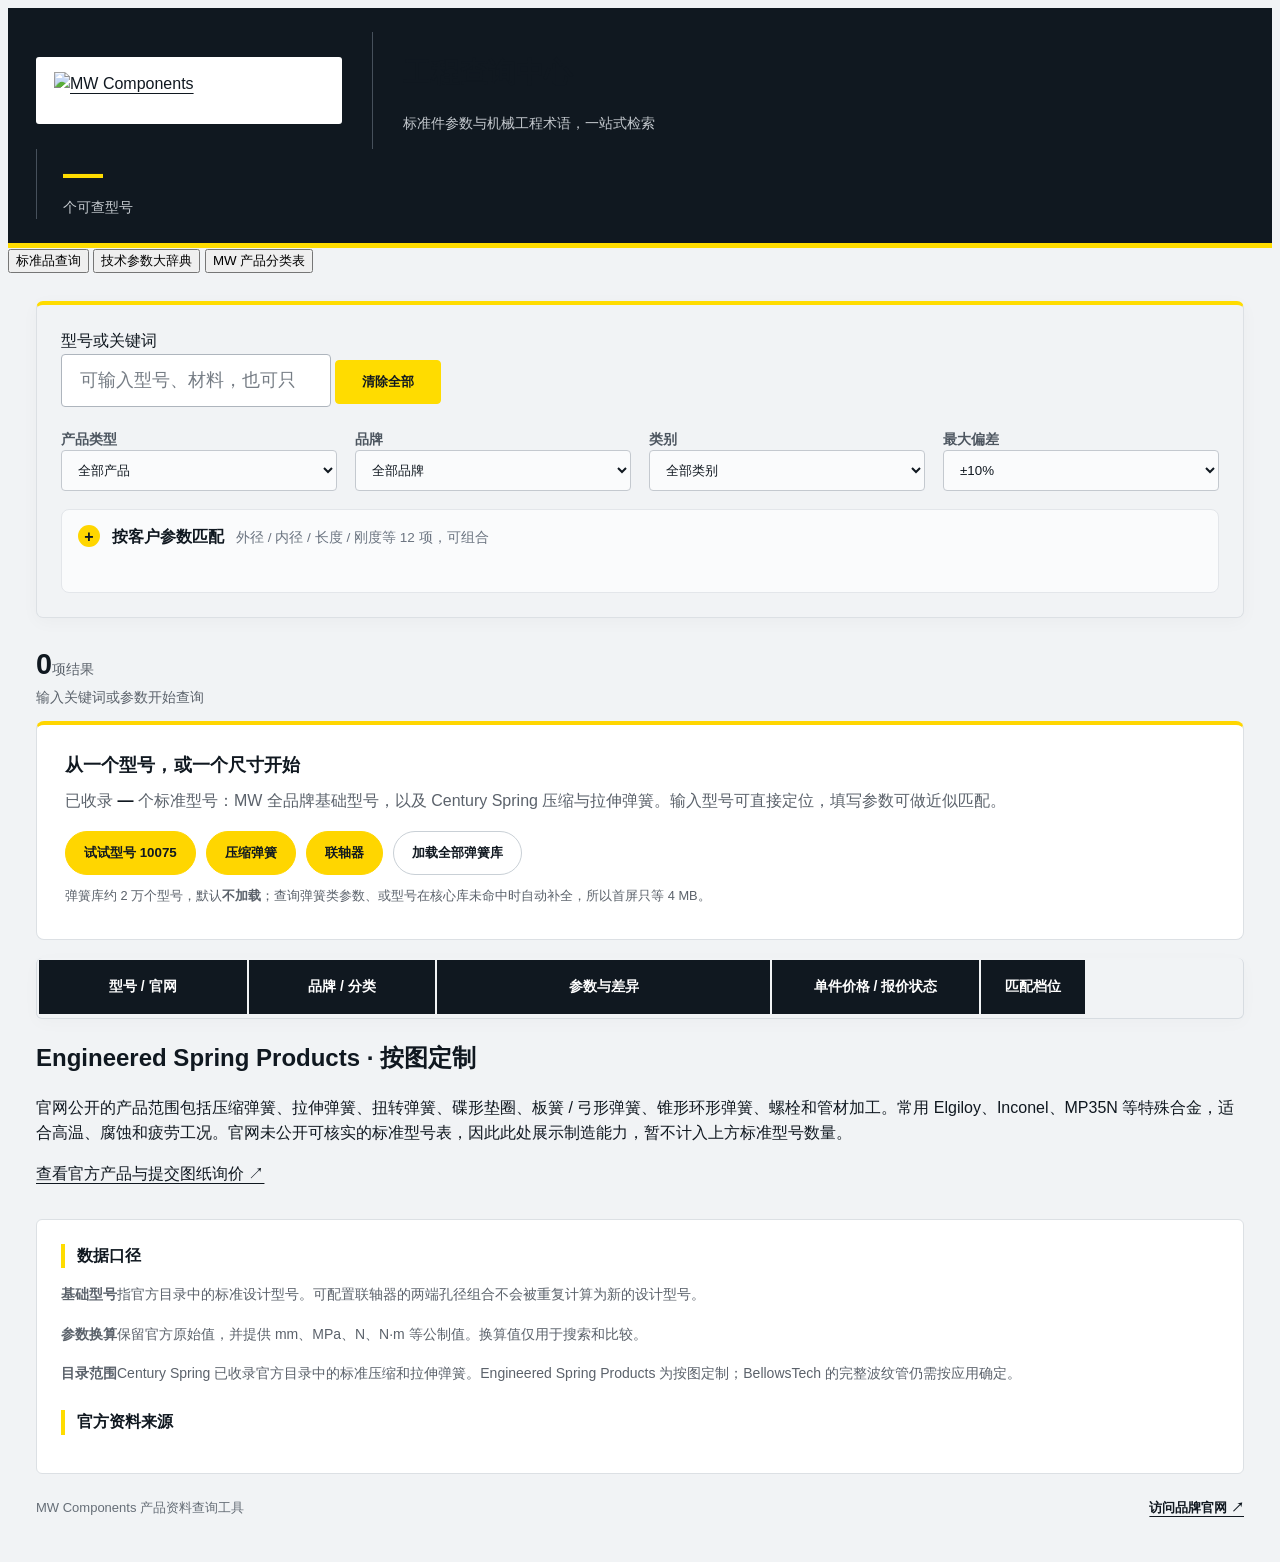
==== docs/index.html @ 116ec456 "deploy: docs/index.html" ====
<!doctype html>
<html lang="zh-CN">
<head>
  <meta charset="utf-8">
  <meta name="viewport" content="width=device-width,initial-scale=1">
  <meta name="description" content="按外径、内径、长度、波纹数、弹簧刚度等参数匹配 MW Components 与 Century Spring 标准件。">
  <meta name="theme-color" content="#101820">
  <title>MW Components 工程查询中心</title>
  <link rel="icon" href="favicon.svg" type="image/svg+xml">
  <link rel="stylesheet" href="styles.css">
  <link rel="stylesheet" href="brand.css">
  <link rel="stylesheet" href="brand-app.css">
  <link rel="stylesheet" href="scroll-fix.css">
</head>
<body>
  <header class="topbar">
    <div class="brand-heading">
      <a class="brand-logo" href="https://www.mwcomponents.com" target="_blank" rel="noopener"><img src="mw-logo.png" alt="MW Components" width="310" height="43"></a>
      <div class="page-heading">
        <h1>工程查询中心</h1>
        <p>标准件参数与机械工程术语，一站式检索</p>
      </div>
    </div>
    <div class="stat"><strong id="recordCount">—</strong><span>个可查型号</span></div>
  </header>

  <nav class="workspace-tabs" role="tablist" aria-label="查询板块">
    <button class="workspace-tab active" type="button" role="tab" id="tab-parts" aria-controls="partsView" aria-selected="true" tabindex="0" data-view="parts">标准品查询</button>
    <button class="workspace-tab" type="button" role="tab" id="tab-dictionary" aria-controls="dictionaryView" aria-selected="false" tabindex="-1" data-view="dictionary">技术参数大辞典</button>
    <button class="workspace-tab" type="button" role="tab" id="tab-catalog" aria-controls="catalogView" aria-selected="false" tabindex="-1" data-view="catalog">MW 产品分类表</button>
  </nav>

  <main id="partsView" class="workspace-view" role="tabpanel" aria-labelledby="tab-parts">
    <section class="search-panel" aria-label="产品搜索">
      <label for="query">型号或关键词</label>
      <div class="search-row">
        <input id="query" type="search" placeholder="可输入型号、材料，也可只填写下方参数" autocomplete="off">
        <button id="clear" type="button">清除全部</button>
      </div>

      <div class="controls">
        <label>产品类型<select id="productType"><option value="">全部产品</option><option value="bellows">波纹管</option><option value="coupling">联轴器</option><option value="spring">弹簧</option><option value="other">其他</option></select></label>
        <label>品牌<select id="brand"><option value="">全部品牌</option></select></label>
        <label>类别<select id="category"><option value="">全部类别</option></select></label>
        <label>最大偏差<select id="tolerance"><option value="0">完全相同</option><option value="0.05">±5%</option><option value="0.10" selected>±10%</option><option value="0.20">±20%</option><option value="0.30">±30%</option></select></label>
      </div>

      <details class="param-toggle" id="paramToggle">
        <summary><span>按客户参数匹配</span><em>外径 / 内径 / 长度 / 刚度等 12 项，可组合</em></summary>
        <div id="parameterGrid" class="parameter-grid">
          <label>外径 <span>mm</span><input inputmode="decimal" type="number" step="any" min="0" data-param="od" placeholder="例如 3.8"></label>
          <label>内径 <span>mm</span><input inputmode="decimal" type="number" step="any" min="0" data-param="id" placeholder="例如 2.1"></label>
          <label>孔径 / 轴径 <span>mm</span><input inputmode="decimal" type="number" step="any" min="0" data-param="bore" placeholder="例如 6"></label>
          <label>总长度 <span>mm</span><input inputmode="decimal" type="number" step="any" min="0" data-param="length" placeholder="例如 11.95"></label>
          <label>自由长度 <span>mm</span><input inputmode="decimal" type="number" step="any" min="0" data-param="freeLength" placeholder="例如 25.4"></label>
          <label>波纹段长度 <span>mm</span><input inputmode="decimal" type="number" step="any" min="0" data-param="convolutionLength" placeholder="例如 8"></label>
          <label>波纹数 <span>个</span><input inputmode="decimal" type="number" step="any" min="0" data-param="convolutions" placeholder="例如 12"></label>
          <label>线径 / 壁厚 <span>mm</span><input inputmode="decimal" type="number" step="any" min="0" data-param="thickness" placeholder="例如 0.5"></label>
          <label>弹簧刚度 <span>N/mm</span><input inputmode="decimal" type="number" step="any" min="0" data-param="rate" placeholder="例如 1.8"></label>
          <label>最大扭矩 <span>N·m</span><input inputmode="decimal" type="number" step="any" min="0" data-param="torque" placeholder="例如 2"></label>
          <label>行程 <span>mm</span><input inputmode="decimal" type="number" step="any" min="0" data-param="stroke" placeholder="例如 0.7"></label>
          <label>最大载荷 <span>N</span><input inputmode="decimal" type="number" step="any" min="0" data-param="load" placeholder="例如 15"></label>
        </div>
        <p class="hint">尺寸以毫米输入；波纹数不带单位。结果按最大偏差和实际差值排序。产品没有公开相应参数时不会猜测匹配；Engineered Spring Products 仅展示定制能力，不计入标准型号结果。</p>
      </details>
    </section>

    <section class="summary" aria-live="polite">
      <div><strong id="resultCount">0</strong><span>项结果</span></div>
      <div id="activeQuery">输入关键词或参数开始查询</div>
    </section>
    <p id="loadState" class="load-state" hidden></p>

    <section id="welcome" class="welcome" aria-labelledby="welcomeTitle">
      <h2 id="welcomeTitle">从一个型号，或一个尺寸开始</h2>
      <p>已收录 <strong id="totalCount">—</strong> 个标准型号：MW 全品牌基础型号，以及 Century Spring 压缩与拉伸弹簧。输入型号可直接定位，填写参数可做近似匹配。</p>
      <div class="welcome-actions">
        <button type="button" class="chip-btn" data-example="10075">试试型号 10075</button>
        <button type="button" class="chip-btn" data-example="压缩弹簧">压缩弹簧</button>
        <button type="button" class="chip-btn" data-example="联轴器">联轴器</button>
        <button type="button" class="chip-btn ghost" id="loadSprings">加载全部弹簧库</button>
      </div>
      <p class="welcome-note">弹簧库约 2 万个型号，默认<b>不加载</b>；查询弹簧类参数、或型号在核心库未命中时自动补全，所以首屏只等 4 MB。</p>
    </section>

    <section class="results-wrap" id="resultsWrap">
      <div id="tableWrap">
        <table>
          <caption class="sr-only">标准件查询结果</caption>
          <thead><tr><th scope="col">型号 / 官网</th><th scope="col">品牌 / 分类</th><th scope="col">参数与差异</th><th scope="col">单件价格 / 报价状态</th><th scope="col">匹配档位</th></tr></thead>
          <tbody id="results"></tbody>
        </table>
      </div>
      <div id="cards" class="cards" hidden></div>
      <button id="more" class="more" type="button" hidden>显示更多</button>
      <div id="empty" class="empty" hidden>没有找到符合当前条件的标准型号。</div>
    </section>

    <section class="custom-panel">
      <h2>Engineered Spring Products · 按图定制</h2>
      <p>官网公开的产品范围包括压缩弹簧、拉伸弹簧、扭转弹簧、碟形垫圈、板簧 / 弓形弹簧、锥形环形弹簧、螺栓和管材加工。常用 Elgiloy、Inconel、MP35N 等特殊合金，适合高温、腐蚀和疲劳工况。官网未公开可核实的标准型号表，因此此处展示制造能力，暂不计入上方标准型号数量。</p>
      <a href="https://www.mwcomponents.com/locations/engineered-spring-products/products" target="_blank" rel="noopener">查看官方产品与提交图纸询价 ↗</a>
    </section>

    <section class="method">
      <h2>数据口径</h2>
      <div class="method-grid">
        <p><strong>基础型号</strong>指官方目录中的标准设计型号。可配置联轴器的两端孔径组合不会被重复计算为新的设计型号。</p>
        <p><strong>参数换算</strong>保留官方原始值，并提供 mm、MPa、N、N·m 等公制值。换算值仅用于搜索和比较。</p>
        <p><strong>目录范围</strong>Century Spring 已收录官方目录中的标准压缩和拉伸弹簧。Engineered Spring Products 为按图定制；BellowsTech 的完整波纹管仍需按应用确定。</p>
      </div>
      <h2>官方资料来源</h2>
      <ul id="sources"></ul>
    </section>

    <footer class="brand-footer"><span>MW Components 产品资料查询工具</span><a href="https://www.mwcomponents.com" target="_blank" rel="noopener">访问品牌官网 ↗</a></footer>
  </main>

  <section id="dictionaryView" class="workspace-view dictionary-view" role="tabpanel" aria-labelledby="tab-dictionary" hidden>
    <iframe id="dictionaryFrame" title="机械工程中英双语技术参数大辞典" data-src="dictionary/index.html?v=14" loading="lazy"></iframe>
  </section>

  <section id="catalogView" class="workspace-view dictionary-view" role="tabpanel" aria-labelledby="tab-catalog" hidden>
    <iframe id="catalogFrame" title="MW Components 中英双语产品分类表" data-src="catalog/index.html?v=4" loading="lazy"></iframe>
  </section>

  <dialog id="detail" aria-label="型号参数详情">
    <button class="close" aria-label="关闭">×</button>
    <div id="detailContent"></div>
  </dialog>

  <script src="search.js?v=14"></script>
  <script src="ui.js?v=20"></script>
</body>
</html>
---- docs/brand.css ----
:root{--ink:#101820;--muted:#5b626b;--line:#dce0e4;--green:#101820;--yellow:#ffdc00;--paper:#fff;color:var(--ink);background:#f1f3f5;font-family:Inter,"Segoe UI","Microsoft YaHei",sans-serif}
body{line-height:1.55}a{color:var(--ink);text-underline-offset:4px}a:hover{text-decoration-thickness:2px}button,a,select,input{transition:background-color .15s,border-color .15s,box-shadow .15s}a:focus-visible,button:focus-visible,select:focus-visible{outline:3px solid #b79500;outline-offset:4px}[hidden]{display:none!important}
.topbar{background:#101820;border-bottom:5px solid var(--yellow);padding:24px max(28px,calc((100vw - 1480px)/2));align-items:center;gap:28px}.brand-heading{display:flex;align-items:center;gap:30px;min-width:0}.brand-logo{display:flex;align-items:center;background:#fff;padding:15px 18px;flex-shrink:0;border-radius:3px}.brand-logo img{display:block;width:270px;height:auto}.page-heading{border-left:1px solid #46505b;padding-left:30px}.topbar h1{font-size:clamp(1.4rem,2.2vw,2rem);letter-spacing:.01em}.topbar p{font-size:.875rem;color:#c4c9ce;max-width:520px}.stat{display:grid;gap:0;border-left:1px solid #46505b;padding-left:26px}.stat strong{color:var(--yellow);font-size:2.5rem;line-height:1.2;font-variant-numeric:tabular-nums}.stat span{color:#c4c9ce;font-size:.875rem}
main{max-width:1480px;padding:28px 28px 36px}.search-panel{border:1px solid var(--line);border-top:4px solid var(--yellow);border-radius:7px;padding:24px;box-shadow:0 4px 18px #10182008}.search-panel>label{font-size:1rem;margin-bottom:12px}.search-row{gap:12px}.search-row input{border:1px solid #aeb5bd;border-radius:4px;padding:15px 18px;font-size:1.125rem;color:var(--ink)}.search-row input::placeholder{color:#767d85}.search-row input:focus{border-color:#101820;outline:3px solid #ffdc0066;outline-offset:1px}.search-row button,.more{background:var(--yellow);border:1px solid var(--yellow);border-radius:4px;color:#101820;font-weight:700;min-height:44px}.search-row button{padding:0 26px}.search-row button:hover,.more:hover{background:#eccb00;border-color:#eccb00}.controls{display:grid;grid-template-columns:repeat(4,minmax(0,1fr));gap:18px;margin-top:22px}.controls label{font-size:.875rem;gap:7px;color:#4d5660;font-weight:600}.controls select{width:100%;min-width:0;padding:11px 30px 11px 12px;border-color:#c4c9cf;border-radius:4px;color:#101820;background:#fafbfc;font-weight:400}.controls select:focus{border-color:#101820;background:#fff}.hint{font-size:.875rem;line-height:1.75;margin-top:18px;padding-top:16px;border-top:1px solid #e8ebee;color:#626b75}
.summary{margin:24px 0 12px}.summary strong{font-size:1.8rem;font-variant-numeric:tabular-nums}.summary span,.summary>div:last-child{font-size:.875rem;color:#5b626b}.results-wrap{border:1px solid #d7dce1;border-top:0;border-radius:6px;box-shadow:0 4px 18px #10182006}table{min-width:1050px}thead th{background:#101820;color:#fff;padding:16px;font-weight:600;font-size:.875rem;white-space:nowrap}thead th:nth-child(1){width:20%}thead th:nth-child(2){width:18%}thead th:nth-child(3){width:32%}thead th:nth-child(4){width:20%}thead th:nth-child(5){width:10%}td{padding:20px 16px;border-color:#e3e6ea;font-size:.9375rem}tbody tr{cursor:default}tbody tr:hover{background:#fffdf0}.group-row th{background:#fff5b8;color:#101820;border-left:4px solid var(--yellow);padding:10px 16px;font-size:.875rem;font-weight:750;letter-spacing:.025em}.model{color:#101820;font-weight:800;font-size:1.125rem;text-decoration:none;border-bottom:2px solid var(--yellow);overflow-wrap:anywhere}.model:hover{background:var(--yellow)}.sub{font-size:.8125rem;color:#606973;line-height:1.6;margin-top:7px}.chips{gap:7px}.chip{white-space:normal;border:1px solid #dfe3e7;background:#f5f6f8;color:#39434d;border-radius:3px;font-size:.8125rem;padding:5px 8px}.match-note{font-size:.875rem;color:#606973;line-height:1.8;margin-top:0}.match-note strong{color:#101820}.details-button{margin-top:12px;background:#fff;border:1px solid #b9c0c7;border-radius:3px;padding:6px 10px;color:#27313b;font-size:.875rem;cursor:pointer}.details-button:hover{border-color:#101820;background:#101820;color:#fff}.more{margin:22px auto;padding:10px 28px}.empty{font-size:1rem}
.method{margin-top:32px;border-top:0;background:#fff;border:1px solid var(--line);border-radius:6px;padding:24px}.method h2{font-size:1rem;margin:0 0 14px;padding-left:12px;border-left:4px solid var(--yellow)}.method h2:not(:first-child){margin-top:24px}.method-grid{gap:28px}.method-grid p{color:#5b626b;font-size:.875rem;line-height:1.8}.method-grid strong{margin-bottom:5px}#sources{font-size:.875rem;margin-bottom:0;line-height:1.9}.brand-footer{display:flex;justify-content:space-between;gap:16px;margin-top:24px;color:#666e77;font-size:.8125rem}.brand-footer a{font-weight:600}dialog{border-top:5px solid var(--yellow);border-radius:6px;padding:30px;box-shadow:0 24px 90px #0005}dialog::backdrop{background:#101820bb;backdrop-filter:blur(3px)}.detail-table td{font-size:.9375rem}.detail-table .sub{font-size:.8125rem}.close{color:#101820}
@media(max-width:1100px){.brand-heading{gap:20px}.brand-logo img{width:220px}.page-heading{padding-left:20px}.topbar p{max-width:330px}.stat{padding-left:18px}.controls{grid-template-columns:repeat(2,minmax(0,1fr))}}
@media(max-width:760px){.topbar{padding:20px;align-items:stretch}.brand-heading{flex-direction:column;align-items:flex-start;gap:18px}.brand-logo{padding:10px 14px}.brand-logo img{width:230px}.page-heading{padding:0;border:0}.topbar h1{font-size:1.6rem}.topbar p{max-width:none;line-height:1.7}.stat{display:none}main{padding:18px 12px 28px}.search-panel{padding:18px}.search-row input{font-size:1rem;min-width:0;padding:13px 12px}.search-row button{padding:0 16px}.controls{gap:14px}.summary{flex-wrap:wrap;gap:5px}.summary>div:last-child{text-align:left}.method{padding:20px}.method-grid{grid-template-columns:1fr;gap:18px}.brand-footer{flex-direction:column;gap:5px}}
@media(prefers-reduced-motion:reduce){*{transition:none!important}}
---- docs/brand-app.css ----
/* MW query centre - interaction layer (welcome / loading / mobile cards) */

.sr-only{position:absolute;width:1px;height:1px;padding:0;margin:-1px;overflow:hidden;clip:rect(0 0 0 0);white-space:nowrap;border:0}

/* loading state */
.load-state{
  margin:10px 0 0;display:inline-flex;align-items:center;gap:9px;
  font-size:.85rem;color:#5b626b;background:#fff;
  border:1px solid #e3e6ea;border-radius:999px;padding:6px 14px;
}
.load-state::before{
  content:"";width:12px;height:12px;border-radius:50%;
  border:2px solid #d7dce1;border-top-color:#FFD600;
  animation:spin .8s linear infinite;flex:0 0 auto;
}
.load-state[data-kind="error"]{color:#9b1c1c;border-color:#f0c9c9}
.load-state[data-kind="error"]::before{animation:none;border-color:#c62828;background:#c62828}
.load-state[data-kind="done"]{display:none}
@keyframes spin{to{transform:rotate(360deg)}}

/* welcome / empty state */
.welcome{
  background:#fff;border:1px solid var(--line);border-top:4px solid #FFD600;
  border-radius:8px;padding:26px 28px;margin:8px 0 18px;
}
.welcome h2{margin:0 0 8px;font-size:1.15rem;letter-spacing:.005em}
.welcome p{margin:0 0 6px;color:#5b626b;line-height:1.75}
.welcome strong{color:#101820;font-variant-numeric:tabular-nums}
.welcome-actions{display:flex;flex-wrap:wrap;gap:10px;margin:16px 0 10px}
.chip-btn{
  border:1px solid #FFD600;background:#FFD600;color:#101820;font-weight:750;
  border-radius:999px;padding:10px 18px;cursor:pointer;min-height:44px;transition:.15s;
}
.chip-btn:hover{background:#eccb00;border-color:#eccb00;transform:translateY(-1px)}
.chip-btn.ghost{background:#fff;border-color:#c9d0d6;font-weight:600}
.chip-btn.ghost:hover{border-color:#101820;transform:none}
.chip-btn:focus-visible{outline:3px solid #101820;outline-offset:3px}
.welcome-note{font-size:.8rem;color:#8a919a;margin:0}

/* mobile result cards */
.cards{display:grid;gap:12px;padding:12px}
.result-card{background:#fff;border:1px solid #e3e6ea;border-radius:10px;padding:14px;box-shadow:0 2px 10px #1018200a}
.rc-head{display:flex;justify-content:space-between;gap:10px;align-items:baseline}
.rc-head .model{font-size:1.05rem}
.rc-rank{font-size:.75rem;font-weight:750;color:#101820;background:#FFF5C2;border-radius:999px;padding:2px 9px;white-space:nowrap}
.rc-meta{font-size:.8rem;color:#5b626b;margin:4px 0 8px}
.rc-foot{margin-top:10px;font-size:.85rem;color:#39434d}
.result-card .chips{margin-top:6px}
.result-card .details-button{width:100%;margin-top:10px}
.chip em{font-style:normal;color:#9a7a00;margin-left:6px;font-size:.75rem}

/* parameter toggle (collapsed by default) */
.param-toggle{margin-top:18px;border:1px solid #e3e6ea;border-radius:8px;background:#fafbfc;overflow:hidden}
.param-toggle summary{
  cursor:pointer;padding:15px 16px;display:flex;gap:12px;align-items:baseline;flex-wrap:wrap;
  font-weight:750;color:#101820;list-style:none;min-height:52px;
}
.param-toggle summary::-webkit-details-marker{display:none}
.param-toggle summary::before{
  content:"+";color:#101820;font-weight:800;font-size:1rem;
  width:22px;height:22px;border-radius:50%;background:#FFD600;
  display:inline-grid;place-items:center;flex:0 0 22px;
}
.param-toggle[open] summary::before{content:"-"}
.param-toggle summary em{font-style:normal;font-weight:400;color:#6b7480;font-size:.85rem}
.param-toggle summary:hover{background:#fffdf0}
.param-toggle[open] summary{border-bottom:1px solid #e9ecef;background:#fff}
.param-toggle .parameter-grid{padding:16px}
.param-toggle .hint{padding:0 16px 16px;margin:0}

/* summary / mobile nav */
.summary{overflow:hidden}
.summary>div:last-child{min-width:0;overflow-wrap:anywhere;word-break:break-word}
#activeQuery{max-width:100%}

@media(max-width:760px){
  #tableWrap{display:none}
  .welcome{padding:20px}
  .welcome h2{font-size:1.05rem}
  .cards{padding:10px 0}
  .summary{margin-bottom:4px}
  .result-card{padding:13px}
  .workspace-tabs{gap:8px;padding:0 12px}
  .workspace-tab{padding:9px 14px;font-size:.9rem;white-space:nowrap}
  .summary>div:last-child{text-align:left;width:100%}
  body{overflow-x:hidden}
}
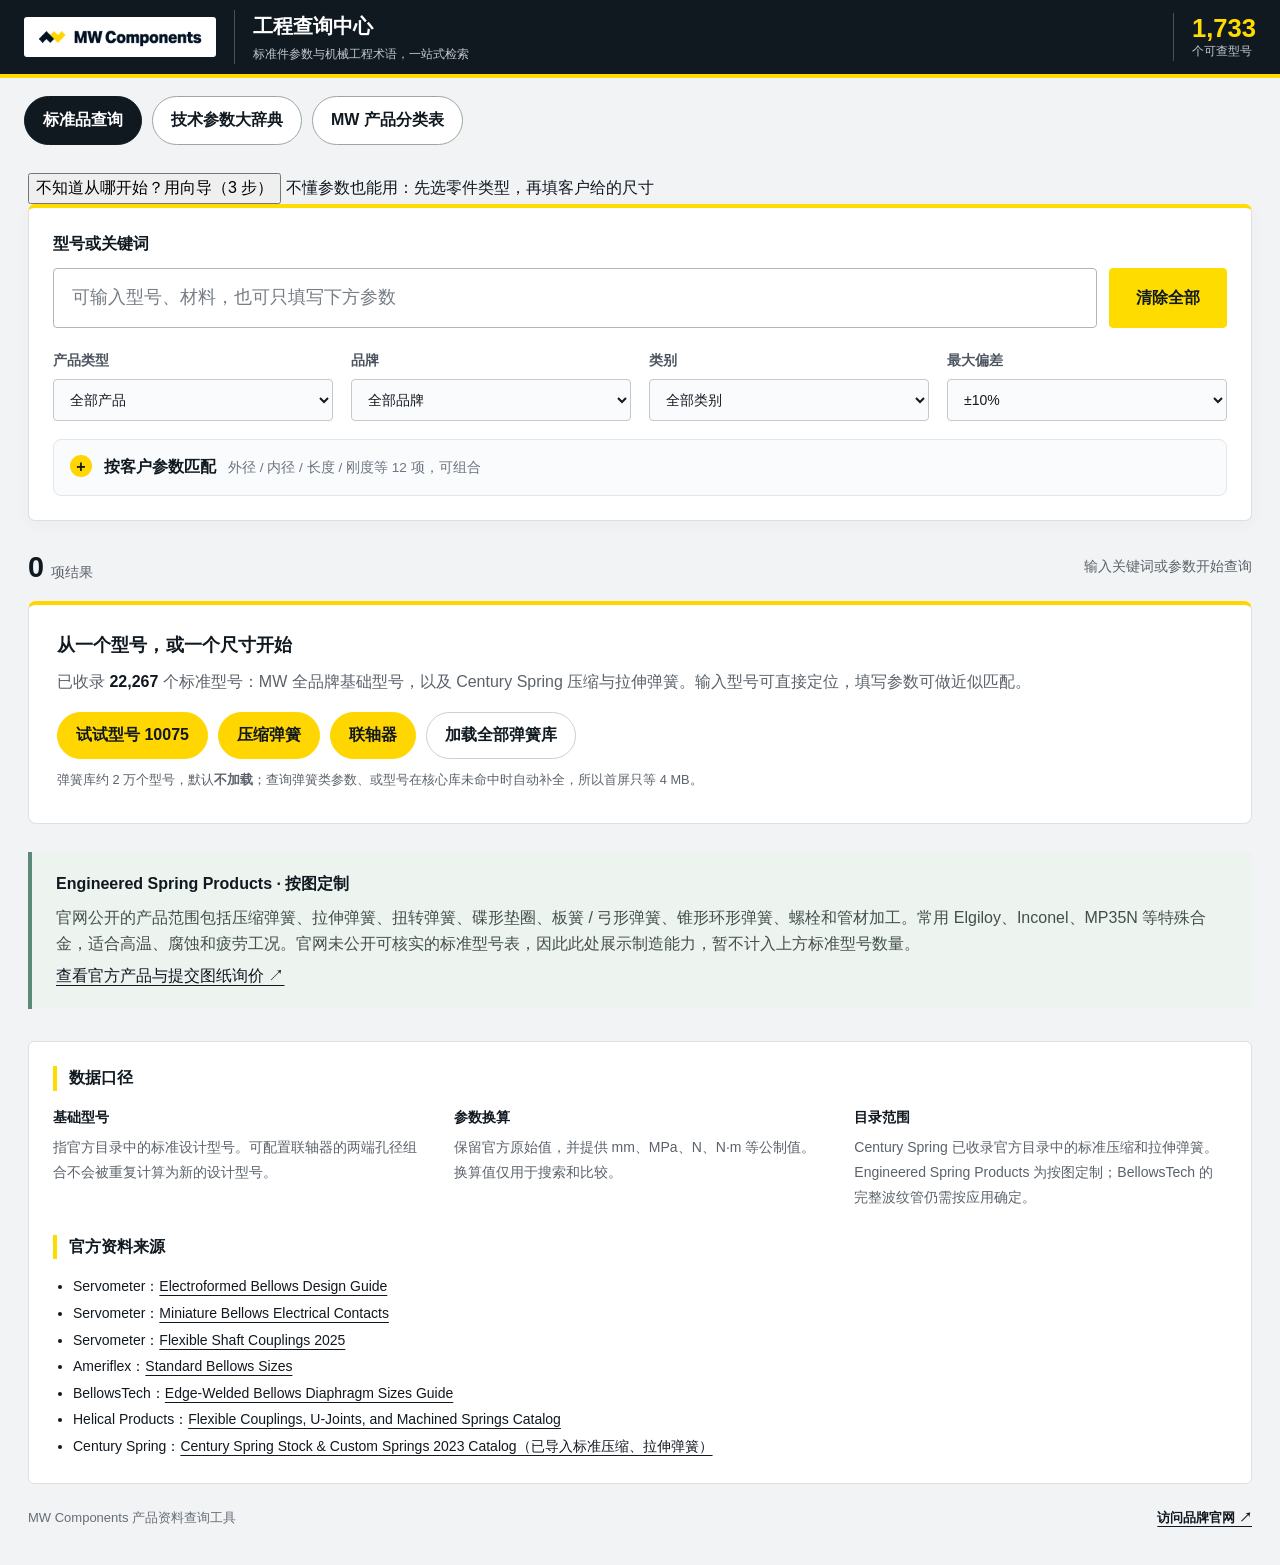
==== commit a0843f5c: "style: compact header for index.html" ====
--- a/docs/index.html
+++ b/docs/index.html
@@ -10,6 +10,7 @@
   <link rel="stylesheet" href="styles.css">
   <link rel="stylesheet" href="brand.css">
   <link rel="stylesheet" href="brand-app.css">
+  <link rel="stylesheet" href="wizard.css">
   <link rel="stylesheet" href="scroll-fix.css">
 </head>
 <body>
@@ -31,6 +32,12 @@
   </nav>
 
   <main id="partsView" class="workspace-view" role="tabpanel" aria-labelledby="tab-parts">
+    <div class="wizard-entry">
+      <button class="wz-btn" type="button" data-open-wizard>不知道从哪开始？用向导（3 步）</button>
+      <span class="wizard-entry-tip">不懂参数也能用：先选零件类型，再填客户给的尺寸</span>
+    </div>
+    <div id="wizardBox" aria-live="polite"></div>
+
     <section class="search-panel" aria-label="产品搜索">
       <label for="query">型号或关键词</label>
       <div class="search-row">
@@ -131,5 +138,6 @@
 
   <script src="search.js?v=14"></script>
   <script src="ui.js?v=20"></script>
+  <script src="wizard.js?v=1"></script>
 </body>
 </html>
--- a/docs/styles.css
+++ b/docs/styles.css
@@ -0,0 +1,4 @@
+:root{font-family:Inter,"Segoe UI","Microsoft YaHei",sans-serif;color:#17201f;background:#f4f5f2;font-size:16px;--ink:#17201f;--muted:#62706d;--line:#d7dcd7;--green:#0e6655;--paper:#fff}*{box-sizing:border-box}body{margin:0}.topbar{background:#152421;color:white;padding:24px max(24px,calc((100vw - 1440px)/2));display:flex;align-items:end;justify-content:space-between;gap:24px;border-bottom:5px solid #9fc7a8}.topbar h1{margin:0;font-size:clamp(1.45rem,2.8vw,2.3rem);letter-spacing:-.03em}.topbar p{margin:7px 0 0;color:#c7d5d1}.stat{display:flex;align-items:baseline;gap:10px;white-space:nowrap}.stat strong{font-size:2.4rem;color:#b8e0c0}.stat span{font-size:.85rem;color:#c7d5d1}main{max-width:1440px;margin:auto;padding:22px 24px 64px}.search-panel{background:var(--paper);border:1px solid var(--line);padding:22px}.search-panel>label{display:block;font-weight:700;margin-bottom:9px}.search-row{display:grid;grid-template-columns:1fr auto;gap:10px}.search-row input{width:100%;font:inherit;font-size:1.08rem;border:2px solid #7b8985;padding:14px 16px;background:white}.search-row input:focus{outline:3px solid #b8d7cb;outline-offset:1px;border-color:var(--green)}button,select{font:inherit}.search-row button,.more{border:1px solid #46544f;background:#fff;padding:0 18px;cursor:pointer}.controls{display:flex;flex-wrap:wrap;gap:14px 24px;margin-top:16px;align-items:end}.controls label{display:grid;gap:5px;font-size:.86rem;color:var(--muted)}.controls select{min-width:150px;border:1px solid #9ca7a3;background:white;padding:9px 30px 9px 10px;color:var(--ink)}.controls .check{display:flex;align-items:center;flex-direction:row;color:var(--ink);padding-bottom:9px}.hint{margin:14px 0 0;color:var(--muted);font-size:.86rem}.summary{display:flex;justify-content:space-between;align-items:center;gap:18px;margin:20px 0 10px}.summary>div:first-child{display:flex;align-items:baseline;gap:7px}.summary strong{font-size:1.7rem}.summary span,.summary>div:last-child{color:var(--muted);font-size:.9rem}.results-wrap{background:white;border-top:3px solid var(--ink);overflow-x:auto}table{border-collapse:collapse;width:100%;min-width:870px}th{text-align:left;padding:12px 14px;background:#e8ebe7;font-size:.85rem;color:#42504d}td{border-top:1px solid var(--line);padding:14px;vertical-align:top}tbody tr{cursor:pointer}tbody tr:hover{background:#f3f8f5}.model{font-weight:800;font-size:1.05rem;color:#084f42}.sub{color:var(--muted);font-size:.82rem;margin-top:5px}.chips{display:flex;flex-wrap:wrap;gap:6px}.chip{border:1px solid #c8d0cb;background:#f6f8f6;padding:4px 7px;font-size:.78rem;white-space:nowrap}.score{font-variant-numeric:tabular-nums;font-weight:700}.match-note{font-size:.78rem;color:var(--muted);margin-top:5px}.more{display:block;margin:18px auto;padding:10px 22px}.empty{text-align:center;padding:50px;color:var(--muted)}.method{margin-top:42px;border-top:1px solid var(--line);padding-top:24px}.method h2{font-size:1rem;margin:18px 0 10px}.method-grid{display:grid;grid-template-columns:repeat(3,1fr);gap:18px}.method-grid p{margin:0;color:#46534f;font-size:.9rem;line-height:1.6}.method-grid strong{display:block;color:var(--ink)}#sources{padding-left:20px;line-height:1.8;font-size:.9rem}a{color:#075f50}dialog{width:min(760px,calc(100vw - 32px));max-height:85vh;border:0;border-top:6px solid var(--green);padding:28px;box-shadow:0 20px 70px #0005}dialog::backdrop{background:#10201dcc}.close{position:absolute;right:16px;top:12px;border:0;background:none;font-size:1.8rem;cursor:pointer}.detail-head h2{margin:0 40px 4px 0}.detail-head p{margin:0;color:var(--muted)}.detail-meta{display:flex;gap:8px;flex-wrap:wrap;margin:16px 0}.detail-table{width:100%;min-width:0}.detail-table td:first-child{font-weight:600;width:42%}.detail-table td{padding:9px 6px}.detail-notes{background:#eef3ef;padding:12px;margin-top:14px;font-size:.9rem}@media(max-width:760px){.topbar{align-items:start;flex-direction:column}.stat{display:none}main{padding:16px 12px 48px}.search-panel{padding:16px}.controls{display:grid;grid-template-columns:1fr 1fr}.controls select{min-width:0;width:100%}.method-grid{grid-template-columns:1fr}.summary{align-items:start}.summary>div:last-child{text-align:right}.hint{line-height:1.5}}
+
+.workspace-tabs{max-width:1440px;margin:18px auto 0;padding:0 24px;display:flex;gap:10px}.workspace-tab{border:1px solid #9ca7a3;background:#fff;color:var(--ink);padding:11px 18px;border-radius:999px;font-weight:700;cursor:pointer}.workspace-tab.active{background:var(--green);border-color:var(--green);color:#fff}.dictionary-view{max-width:1440px;margin:auto;padding:22px 24px 40px}.dictionary-view iframe{display:block;width:100%;height:calc(100vh - 190px);min-height:720px;border:1px solid var(--line);background:#fff;border-radius:10px}.workspace-view[hidden]{display:none}@media(max-width:760px){.workspace-tabs{padding:0 12px;overflow-x:auto}.workspace-tab{white-space:nowrap}.dictionary-view{padding:16px 0 0}.dictionary-view iframe{height:calc(100vh - 160px);min-height:640px;border-left:0;border-right:0;border-radius:0}}
+.parameter-heading{display:flex;align-items:baseline;gap:12px;margin:24px 0 12px}.parameter-heading strong{font-size:1rem}.parameter-heading span{color:var(--muted);font-size:.84rem}.parameter-grid{display:grid;grid-template-columns:repeat(4,minmax(0,1fr));gap:12px}.parameter-grid label{display:block;font-weight:650;font-size:.84rem;color:#34413e}.parameter-grid label span{float:right;color:var(--muted);font-weight:400}.parameter-grid input{display:block;width:100%;margin-top:6px;padding:10px 11px;border:1px solid #a8b4ae;background:#fff;border-radius:5px;font:inherit;color:var(--ink)}.parameter-grid input:focus{outline:2px solid #a4d5c1;border-color:var(--green)}.custom-panel{margin-top:28px;padding:20px 24px;border-left:4px solid #5c8977;background:#edf3ef}.custom-panel h2{margin:0 0 8px;font-size:1rem}.custom-panel p{margin:0 0 8px;line-height:1.6;color:#42504d}.group-row th{background:#dce9e2;color:#164e3b}.details-button{margin-top:8px;padding:5px 8px;border:1px solid #a0b4aa;background:#fff;color:#075f50;cursor:pointer}.match-note{margin:4px 0 7px;line-height:1.45}.match-note strong{color:#183f34}.results-wrap table{table-layout:fixed}.results-wrap th:nth-child(1){width:20%}.results-wrap th:nth-child(2){width:18%}.results-wrap th:nth-child(3){width:38%}.results-wrap th:nth-child(4){width:16%}.results-wrap th:nth-child(5){width:8%}@media(max-width:960px){.parameter-grid{grid-template-columns:repeat(3,minmax(0,1fr))}}@media(max-width:650px){.parameter-grid{grid-template-columns:repeat(2,minmax(0,1fr))}.parameter-heading{display:block}.parameter-heading span{display:block;margin-top:3px}}
--- a/docs/brand-app.css
+++ b/docs/brand-app.css
@@ -85,3 +85,24 @@
   .summary>div:last-child{text-align:left;width:100%}
   body{overflow-x:hidden}
 }
+
+/* compact header (home) */
+.topbar{padding:10px max(24px,calc((100vw - 1440px)/2));align-items:center;gap:18px;border-bottom-width:4px}
+.brand-heading{gap:18px}
+.brand-logo{padding:8px 12px}
+.brand-logo img{width:168px}
+.page-heading{padding-left:18px}
+.topbar h1{font-size:clamp(1.05rem,1.6vw,1.3rem);letter-spacing:0}
+.topbar p{font-size:.78rem;margin-top:3px}
+.stat{padding-left:18px}
+.stat strong{font-size:1.6rem}
+.stat span{font-size:.72rem}
+@media(max-width:760px){
+  .topbar{padding:8px 12px;gap:10px}
+  .brand-heading{gap:10px;flex-direction:row;align-items:center}
+  .brand-logo{padding:6px 8px}
+  .brand-logo img{width:132px}
+  .page-heading{padding:0;border:0}
+  .topbar h1{font-size:1.02rem}
+  .topbar p{display:none}
+}
--- a/docs/scroll-fix.css
+++ b/docs/scroll-fix.css
@@ -0,0 +1,14 @@
+#catalogView iframe,
+#dictionaryView iframe {
+  height: 900px;
+  min-height: 0;
+  overflow: hidden;
+}
+
+@media (max-width: 760px) {
+  #catalogView iframe,
+  #dictionaryView iframe {
+    height: 900px;
+    min-height: 0;
+  }
+}
